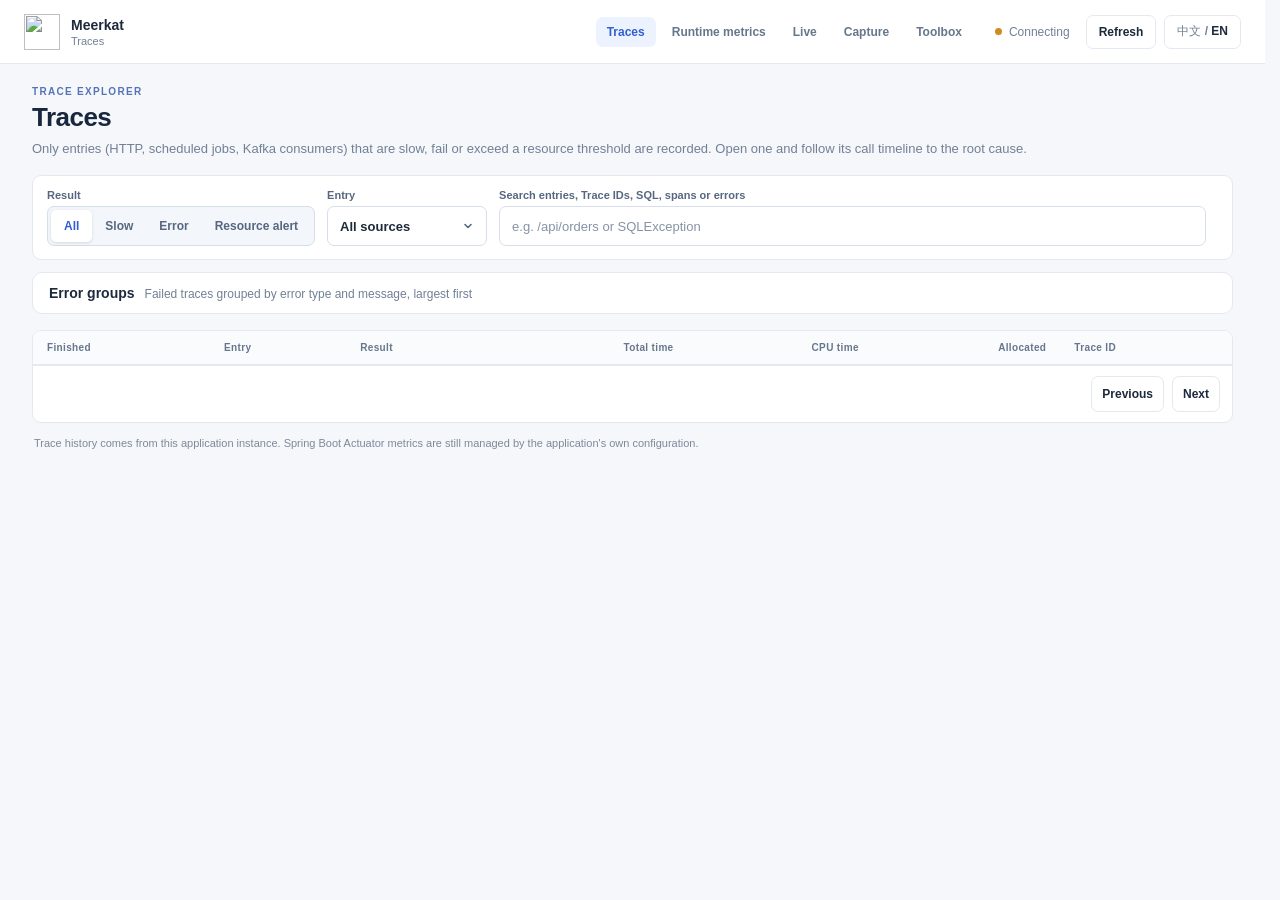
==== meerkat-spring-boot-common/src/main/resources/META-INF/resources/meerkat/index.html @ 531f16ff "Drop trace log capture and JDBC connection tracking Keep the always-on path to metrics and traces; t" ====
<!doctype html>
<html lang="zh-CN">
<head>
  <meta charset="UTF-8">
  <meta name="viewport" content="width=device-width, initial-scale=1">
  <meta name="color-scheme" content="light">
  <title>Meerkat · Trace</title>
  <link rel="icon" type="image/png" href="assets/meerkat-icon.png?v=20261106.12">
  <script defer src="assets/i18n.js?v=20261111.1"></script>
  <link rel="stylesheet" href="assets/dashboard.css?v=20261111.1">
</head>
<body>
  <a class="skip-link" href="#main-content">跳到主要内容</a>
  <header class="masthead">
    <a class="brand" href="./">
      <img class="brand-mark" src="assets/meerkat-icon.png?v=20261106.12" alt="" width="36" height="36">
      <span><strong>Meerkat</strong><small>Trace 诊断</small></span>
    </a>
    <nav class="view-nav" aria-label="可观测性视图">
      <a class="active" href="./">Trace 诊断</a>
      <a href="stats/">运行指标</a>
      <a href="live/">实时诊断</a>
      <a href="capture/">流量抓取</a>
      <a href="tools/">工具箱</a>
    </nav>
    <div class="toolbar">
      <span id="instance" class="instance-pill"><i></i>连接中</span>
      <button id="refresh" type="button">刷新</button>
      <button id="lang-toggle" class="lang-toggle" type="button" translate="no"><span lang="zh">中文</span> / <span lang="en">EN</span></button>
    </div>
  </header>
  <main id="main-content" class="report">
    <section class="intro">
      <p class="eyebrow">TRACE EXPLORER</p>
      <h1>Trace 诊断</h1>
      <p>只记录慢、出错或资源超阈值的入口（HTTP、定时任务、Kafka 消费）。打开一条记录，沿调用时间线定位根因。</p>
    </section>
    <div id="notice" class="notice" role="status" hidden></div>
    <section class="filters" aria-label="Trace 筛选">
      <div class="filter-group"><span id="result-filter-label">结果</span><div id="result-filter" class="segmented" role="group" aria-labelledby="result-filter-label"><button type="button" data-value="all" aria-pressed="true">全部</button><button type="button" data-value="slow" aria-pressed="false">慢调用</button><button type="button" data-value="error" aria-pressed="false">错误</button><button type="button" data-value="resource" aria-pressed="false">资源告警</button></div></div>
      <label><span>入口</span><select id="source-filter"><option value="">全部来源</option><option value="HTTP">HTTP</option><option value="JOB">定时任务</option><option value="KAFKA_CONSUMER">Kafka 消费</option></select></label>
      <label class="search"><span>搜索入口、Trace ID、SQL、调用节点或错误</span><input id="search" type="search" maxlength="200" placeholder="例如 /api/orders 或 SQLException"></label>
      <span id="result-count" class="count" role="status"></span>
    </section>
    <details id="error-groups" class="error-groups">
      <summary><strong>异常聚合</strong><span>把失败的 Trace 按异常类型和消息归并，先看哪类问题最多</span></summary>
      <div class="error-groups-bar">
        <div id="error-window" class="segmented" role="group" aria-label="时间范围"><button type="button" data-value="1h" aria-pressed="false">1 小时</button><button type="button" data-value="24h" aria-pressed="true">24 小时</button><button type="button" data-value="7d" aria-pressed="false">7 天</button></div>
        <span id="error-groups-count" class="count" role="status"></span>
      </div>
      <div class="table-scroll"><table class="error-groups-table">
        <thead><tr><th scope="col">异常</th><th scope="col" class="numeric">次数</th><th scope="col">分布</th><th scope="col">涉及入口</th><th scope="col">最近发生</th><th scope="col"><span class="sr-only">操作</span></th></tr></thead>
        <tbody id="error-group-rows"></tbody>
      </table></div>
      <p id="error-groups-empty" class="empty" hidden>时间范围内没有失败的 Trace</p>
    </details>
    <section class="trace-list" aria-label="慢调用、资源告警和错误 Trace 列表">
      <p class="scroll-hint">表格可横向滚动查看全部字段</p>
      <div class="table-scroll"><table>
        <caption class="sr-only">慢调用、资源告警和错误 Trace；选择记录可查看入口线程 CPU 时间、内存分配量与调用时间线</caption>
        <thead><tr><th scope="col">完成时间</th><th scope="col">入口</th><th scope="col">结果</th><th scope="col" class="numeric">总耗时</th><th scope="col" class="numeric" title="入口线程在本次入口执行期间占用 CPU 的累计时间，不含子线程">CPU 时间</th><th scope="col" class="numeric" title="入口线程在本次入口执行期间累计分配的对象大小，不是当前堆占用">内存分配量</th><th scope="col">Trace ID</th></tr></thead>
        <tbody id="trace-rows"></tbody>
      </table></div>
      <p id="empty" class="empty" hidden>暂无诊断 Trace；正常请求不会显示在此列表中</p>
      <div class="table-footer"><span id="page-label"></span><button id="previous" type="button">上一页</button><button id="next" type="button">下一页</button></div>
    </section>
    <div class="page-actions"><button id="clear-history" class="quiet-button" type="button" hidden>清空历史</button></div>
    <footer>Trace 历史来自当前应用实例。Spring Boot Actuator 指标仍由应用自身配置管理。</footer>
  </main>
  <dialog id="detail-dialog" aria-labelledby="detail-title">
    <div class="dialog-head">
      <div class="dialog-title">
        <p class="dialog-meta"><span id="detail-source"></span><code id="detail-trace-id"></code><button id="copy-trace-id" class="copy-trace-id" type="button" title="复制 Trace ID">复制</button></p>
        <h2 id="detail-title" tabindex="-1">调用详情</h2>
      </div>
      <button id="close-dialog" class="close" aria-label="关闭">×</button>
    </div>
    <div id="facts" class="facts" aria-label="入口和入口线程资源"></div>
    <section id="error-section" class="error-detail" hidden>
      <h3>异常</h3><p id="error-message" class="error-message"></p>
      <details id="error-stack-details" class="stack-details">
        <summary>查看异常堆栈</summary>
        <pre id="error-stack" class="stack"></pre>
      </details>
    </section>
    <div class="tree-heading"><h3>调用时间线</h3><span>按调用关系排列 · 连续重复的调用合并为一行 · 横条表示开始时间和持续时间</span></div>
    <div id="tree" class="tree-view" role="region" aria-label="端到端调用时间线"></div>
    <section id="span-detail" class="span-detail" aria-live="polite"></section>
  </dialog>
  <dialog id="clear-dialog" class="confirm-dialog">
    <h2>清空 Trace 历史？</h2>
    <p>将删除当前实例内存中的近期记录和诊断 Trace 归档文件。</p>
    <div class="dialog-actions"><button id="cancel-clear" type="button">取消</button><button id="confirm-clear" class="danger" type="button">清空</button></div>
  </dialog>
  <script type="module" src="assets/dashboard.js?v=20261111.1"></script>
</body>
</html>
---- meerkat-spring-boot-common/src/main/resources/META-INF/resources/meerkat/assets/dashboard.css ----
:root {
  color-scheme: light;
  font-family: Inter, -apple-system, BlinkMacSystemFont, "Segoe UI", "PingFang SC", "Microsoft YaHei", sans-serif;
  color: #1d2a3b;
  background: #f5f7fa;
  font-synthesis: none;
  text-rendering: optimizeLegibility;
  --ink: #1d2a3b;
  --muted: #728096;
  --line: #e4e9ef;
  --blue: #315fd1;
  --green: #087b55;
  --amber: #a96500;
  --red: #bd3444;
  --surface: #fff;
}

* { box-sizing: border-box; }
html { scrollbar-gutter: stable; }
body { min-width: 320px; margin: 0; }
button, input, select { font: inherit; }
button { cursor: pointer; touch-action: manipulation; }
button:disabled { cursor: default; opacity: .5; }
:focus-visible { outline: 3px solid #3972e8; outline-offset: 2px; }

/* One dropdown style for every page: custom chevron, compact text and the same hover/focus as text inputs. */
select {
  height: 40px;
  padding: 0 34px 0 12px;
  border: 1px solid #d6dee9;
  border-radius: 7px;
  background: #fff url("data:image/svg+xml,%3Csvg xmlns='http://www.w3.org/2000/svg' width='12' height='12' viewBox='0 0 12 12' fill='none'%3E%3Cpath d='M3 4.5 6 7.5 9 4.5' stroke='%2356677f' stroke-width='1.6' stroke-linecap='round' stroke-linejoin='round'/%3E%3C/svg%3E") no-repeat right 12px center / 12px 12px;
  color: var(--ink);
  font-size: 13px;
  font-weight: 600;
  cursor: pointer;
  appearance: none;
  -webkit-appearance: none;
  transition: border-color 120ms ease, box-shadow 120ms ease;
}
select:hover { border-color: #9eacc0; }
select:focus, select:focus-visible { outline: none; border-color: var(--blue); box-shadow: 0 0 0 3px rgb(49 95 209 / 16%); }
select option { color: var(--ink); font-weight: 500; }

.skip-link {
  position: fixed;
  z-index: 10;
  top: 8px;
  left: 8px;
  padding: 10px 14px;
  transform: translateY(-150%);
  border-radius: 6px;
  background: #fff;
}
.skip-link:focus { transform: translateY(0); }

.masthead {
  position: sticky;
  z-index: 2;
  top: 0;
  display: flex;
  min-height: 64px;
  align-items: center;
  justify-content: space-between;
  padding: 0 max(24px, calc((100vw - 1440px) / 2));
  border-bottom: 1px solid var(--line);
  background: #ffffffed;
  backdrop-filter: blur(14px);
}
.brand { display: flex; align-items: center; gap: 11px; color: inherit; text-decoration: none; }
.brand-mark { width: 36px; height: 36px; flex: none; }
.brand strong, .brand small { display: block; }
.brand strong { font-size: 14px; }
.brand small { margin-top: 2px; color: var(--muted); font-size: 11px; }
.toolbar { display: flex; align-items: center; gap: 8px; }
.toolbar button:hover, .table-footer button:hover:not(:disabled), .dialog-actions button:hover, .page-actions button:hover { background: #f5f8fd; }
.toolbar button, .table-footer button, .dialog-actions button, .page-actions button {
  min-height: 34px;
  padding: 6px 12px;
  font-size: 12px;
  font-weight: 600;
  border: 1px solid var(--line);
  border-radius: 7px;
  background: #fff;
  color: var(--ink);
}
.quiet-button { color: var(--muted) !important; }
.toolbar .lang-toggle { color: var(--muted); white-space: nowrap; }
html[lang="en"] .lang-toggle [lang="en"], html:not([lang="en"]) .lang-toggle [lang="zh"] { color: var(--ink); }
.page-actions { display: flex; justify-content: flex-end; margin-top: 12px; }
.page-actions:not(:has(> :not([hidden]))) { display: none; }
.instance-pill { display: flex; align-items: center; gap: 7px; margin-right: 8px; color: var(--muted); font-size: 12px; }
.instance-pill i { width: 7px; height: 7px; border-radius: 50%; background: #d18a1f; }
.instance-pill.connected i { background: #15966a; }
.instance-pill.degraded i { background: #d18a1f; }
.view-nav { display: flex; align-self: stretch; align-items: center; gap: 5px; margin-left: auto; margin-right: 22px; }
.view-nav a { padding: 8px 11px; border-radius: 7px; color: #66768c; font-size: 12px; font-weight: 650; text-decoration: none; }
.view-nav a:hover { background: #f1f4f9; color: var(--ink); }
.view-nav a.active { background: #edf2ff; color: var(--blue); }
.sub-nav { display: flex; gap: 4px; margin: 0 0 16px; border-bottom: 1px solid var(--line, #e3e8f0); }
.sub-nav a { margin-bottom: -1px; padding: 8px 14px; border-bottom: 2px solid transparent; color: #66768c; font-size: 13px; font-weight: 650; text-decoration: none; }
.sub-nav a:hover { color: var(--ink); }
.sub-nav a.active { border-bottom-color: var(--blue); color: var(--blue); }

.report { max-width: 1488px; margin: 0 auto; padding: 22px 32px 24px; }
.intro { margin-bottom: 16px; }
.eyebrow { margin: 0 0 5px; color: #5574b8; font-size: 10px; font-weight: 750; letter-spacing: .13em; }
.intro h1 { margin: 0; color: #17273d; font-size: clamp(22px, 2.4vw, 26px); letter-spacing: -.02em; }
.intro h1 + p { margin: 6px 0 0; color: var(--muted); font-size: 13px; line-height: 1.55; }
.notice {
  margin: 12px 0;
  padding: 11px 14px;
  border: 1px solid #f0c3c6;
  border-radius: 8px;
  background: #fff5f5;
  color: #9f2634;
  font-size: 13px;
}
.notice.warning { border-color: #ead19a; background: #fff9e8; color: #744700; }

.filters {
  display: grid;
  grid-template-columns: auto 160px minmax(220px, 1fr) auto;
  align-items: end;
  gap: 12px;
  margin-bottom: 12px;
  padding: 13px 14px;
  border: 1px solid var(--line);
  border-radius: 9px;
  background: var(--surface);
}
.filters label, .filter-group { display: grid; min-width: 0; gap: 5px; }
.filters label span, .filter-group > span { color: #56677f; font-size: 11px; font-weight: 600; }
.segmented { display: inline-flex; height: 40px; padding: 3px; border: 1px solid #d6dee9; border-radius: 7px; background: #f3f6fa; }
.segmented button { padding: 0 13px; border: 0; border-radius: 5px; background: transparent; color: #56677f; font-size: 12px; font-weight: 650; white-space: nowrap; }
.segmented button:hover { color: var(--ink); }
.segmented button[aria-pressed="true"] { background: #fff; color: var(--blue); box-shadow: 0 1px 3px rgb(30 48 78 / 14%); }
.filters select { width: 100%; min-width: 0; }
.filters input {
  width: 100%;
  min-width: 0;
  height: 40px;
  padding: 0 12px;
  border: 1px solid #d6dee9;
  border-radius: 7px;
  background: #fff;
  color: var(--ink);
  font-size: 13px;
  transition: border-color 120ms ease, box-shadow 120ms ease;
}
.filters input:hover { border-color: #9eacc0; }
.filters input:focus { outline: none; border-color: var(--blue); box-shadow: 0 0 0 3px rgb(49 95 209 / 16%); }
.filters input::placeholder { color: #8693a5; }
.count { margin-bottom: 11px; color: var(--muted); font-size: 12px; white-space: nowrap; }

.trace-list { overflow: hidden; border: 1px solid var(--line); border-radius: 9px; background: var(--surface); }
.table-scroll { overflow: auto; }
table { width: 100%; min-width: 980px; border-collapse: collapse; text-align: left; white-space: nowrap; }
th {
  padding: 11px 14px;
  border-bottom: 1px solid var(--line);
  background: #fafbfd;
  color: #66768c;
  font-size: 10px;
  font-weight: 700;
  letter-spacing: .035em;
}
td { padding: 12px 14px; border-bottom: 1px solid #edf0f4; color: #526176; font-size: 12px; }
tbody tr { cursor: pointer; transition: background-color 120ms ease; }
tbody tr:hover, tbody tr:focus-visible { background: #f1f5fc; }
tbody tr:last-child td { border-bottom: 0; }
.numeric { text-align: right; font-variant-numeric: tabular-nums; }
td.numeric { color: #3b4b62; }
td.numeric.alert { color: #315fba; font-weight: 700; }
td.time span { display: block; color: #26364e; font-variant-numeric: tabular-nums; }
td.time small { color: #8a96a8; font-size: 10px; }
.entry { max-width: 520px; }
.entry-line { display: flex; min-width: 0; align-items: center; gap: 7px; }
.entry-name { overflow: hidden; color: #26364e; font-weight: 600; text-overflow: ellipsis; }
.entry-error { max-width: 480px; margin-top: 3px; overflow: hidden; color: #b03a48; font-size: 11px; text-overflow: ellipsis; }
.source-chip { flex: none; padding: 1px 6px; border-radius: 4px; background: #edf2ff; color: var(--blue); font-size: 10px; font-weight: 700; }
.source-job { background: #f2edfa; color: #684aa0; }
.source-kafka_consumer { background: #eaf6f6; color: #277174; }
td.result { white-space: normal; min-width: 96px; }
.duration { color: #26364e; font-weight: 700; }
.duration.warn { color: var(--amber); }
.trace-id { color: #8391a5; font-family: ui-monospace, SFMono-Regular, Menlo, monospace; font-size: 10.5px; }
.badge { display: inline-block; margin: 1px 4px 1px 0; padding: 3px 7px; border-radius: 20px; font-size: 10px; font-weight: 700; }
.badge.slow { background: #fff3df; color: var(--amber); }
.badge.error { background: #feeaec; color: var(--red); }
.badge.resource { background: #eaf1ff; color: #315fba; }
.badge.unfinished { background: #eef1f5; color: #56677f; }
.empty { padding: 32px; color: var(--muted); text-align: center; font-size: 13px; }
.table-footer { display: flex; align-items: center; justify-content: flex-end; gap: 8px; padding: 10px 12px; border-top: 1px solid var(--line); color: var(--muted); font-size: 11px; }
.table-footer span { margin-right: auto; }
.table-footer button { min-height: 36px; padding: 6px 10px; font-size: 12px; }
.scroll-hint { display: none; }
footer { padding: 14px 2px; color: #7d899a; font-size: 11px; }
.sr-only { position: absolute; width: 1px; height: 1px; overflow: hidden; clip: rect(0, 0, 0, 0); white-space: nowrap; }

dialog {
  width: min(1240px, calc(100vw - 36px));
  max-height: calc(100vh - 28px);
  padding: 0;
  overflow-y: auto;
  overscroll-behavior: contain;
  scrollbar-gutter: stable;
  border: 1px solid var(--line);
  border-radius: 12px;
  background: #fff;
  color: var(--ink);
  box-shadow: 0 24px 80px #15243f35;
}
dialog::backdrop { background: #17263b80; backdrop-filter: blur(2px); }
body:has(dialog[open]) { overflow: hidden; }
.dialog-head {
  position: sticky;
  z-index: 2;
  top: 0;
  display: flex;
  align-items: center;
  justify-content: space-between;
  padding: 15px 22px 12px;
  border-bottom: 1px solid var(--line);
  background: #fff;
}
.dialog-title { min-width: 0; }
.dialog-meta { display: flex; align-items: center; gap: 8px; margin: 0 0 5px; }
.dialog-meta code { color: #66768c; font-size: 11px; }
.dialog-head h2 { margin: 0; overflow: hidden; font-size: 17px; text-overflow: ellipsis; white-space: nowrap; }
.dialog-head h2:focus { outline: none; }
.close { flex: none; width: 36px; height: 36px; border: 1px solid var(--line); border-radius: 7px; background: #fff; color: var(--muted); font-size: 22px; }
.facts { display: grid; grid-template-columns: repeat(7, minmax(0, auto)); justify-content: start; gap: 0 28px; margin: 0 22px; padding: 12px 0; border-bottom: 1px solid #edf0f4; }
.fact { display: grid; min-width: 0; align-content: start; gap: 3px; }
.fact small { color: var(--muted); font-size: 10px; }
.fact span { overflow-wrap: anywhere; font-size: 12px; font-weight: 650; }
.fact.bad span { color: var(--red); }
.fact.warn span { color: var(--amber); }
.copy-trace-id { min-height: 24px; padding: 2px 8px; border: 1px solid #cdd8ed; border-radius: 6px; background: #fff; color: var(--blue); font-size: 11px; white-space: nowrap; }
.stack-details summary { width: fit-content; padding: 9px 0; cursor: pointer; color: #53647b; font-weight: 600; }
.tree-heading { display: flex; align-items: baseline; justify-content: space-between; gap: 16px; margin: 16px 22px 8px; }
.tree-heading h3 { margin: 0; font-size: 14px; }
.tree-heading > span { color: var(--muted); font-size: 11px; line-height: 1.5; text-align: right; }
.tree-view { margin: 0 22px 18px; padding: 12px; border: 1px solid #e3e9f1; border-radius: 8px; background: #fbfcfe; }
.tree-view:empty { display: none; }
.tree-empty { margin: 0; padding: 18px; color: var(--muted); font-size: 12px; }
.timeline-scale, .timeline-row { display: grid; grid-template-columns: minmax(200px, 40%) 52px minmax(120px, 1fr) 74px; gap: 12px; }
.timeline-scale { margin: 0 10px 6px; font-size: 10px; font-variant-numeric: tabular-nums; }
.timeline-ticks { display: flex; justify-content: space-between; color: var(--muted); }
.timeline-thread-heading { color: var(--muted); text-align: center; }
.thread-legend { display: flex; flex-wrap: wrap; align-items: center; gap: 6px; margin: 0 0 8px; }
.thread-legend-title { color: var(--muted); font-size: 10px; }
.thread-legend-item { max-width: 100%; overflow: hidden; padding: 4px 8px; border-radius: 5px; font-size: 10px; text-overflow: ellipsis; white-space: nowrap; }
.thread-legend-item.entry-thread { background: #edf1f6; color: #526176; }
.thread-legend-item.worker-thread { background: #eaf1ff; color: #315fba; }
.timeline-row {
  width: 100%;
  min-height: 34px;
  align-items: center;
  padding: 4px 9px;
  border: 0;
  border-radius: 6px;
  background: transparent;
  color: var(--ink);
  text-align: left;
  transition: background-color 120ms ease;
}
.timeline-row:hover, .timeline-row[aria-pressed="true"] { background: #f0f4fb; }
.timeline-row.has-error { background: #fff7f7; }
.timeline-row.is-slow { background: #fffaf0; }
.timeline-row.is-unfinished { background: #f4f7fc; }
.timeline-label { display: flex; min-width: 0; align-items: center; gap: 8px; padding-left: calc(min(var(--depth), 8) * 14px); }
.timeline-kind { flex: 0 0 75px; padding: 3px 5px; border-radius: 4px; background: #edf2f9; color: #526782; font-size: 9px; font-weight: 700; text-align: center; }
.kind-http { background: #eaf0ff; color: #3157a4; }
.kind-database { background: #edf5ee; color: #337046; }
.kind-transaction { background: #f2edfa; color: #684aa0; }
.kind-redis { background: #fff3e9; color: #a55316; }
.kind-remote, .kind-kafka { background: #eaf6f6; color: #277174; }
.timeline-name { flex: none; max-width: 60%; overflow: hidden; font-size: 12px; font-weight: 620; text-overflow: ellipsis; white-space: nowrap; }
.timeline-tag { min-width: 0; overflow: hidden; color: #7d8a9c; font: 11px ui-monospace, SFMono-Regular, Menlo, monospace; text-overflow: ellipsis; white-space: nowrap; }
.repeat-state { background: #edf1f6; color: #485a72; font-variant-numeric: tabular-nums; }
.repeat-state.is-many { background: #fff0d7; color: #976000; }
.timeline-bar.is-repeated { background: repeating-linear-gradient(90deg, #6685bd 0, #6685bd 3px, #a9bbdc 3px, #a9bbdc 5px); }
.span-hint { margin: 9px 0 0; padding: 8px 10px; border-radius: 5px; background: #fff7e8; color: #7a5310; font-size: 12px; }
.tree-state { flex: none; padding: 3px 7px; border-radius: 20px; font-size: 10px; font-weight: 700; }
.error-state { background: #fde8e9; color: #ae2e3d; }
.slow-state { background: #fff0d7; color: #976000; }
.unfinished-state { background: #e4ecfa; color: #355b9a; }
.timeline-thread { display: inline-grid; width: 30px; min-height: 22px; place-items: center; border-radius: 5px; font-size: 9px; font-weight: 750; }
.timeline-thread.entry-thread { background: #edf1f6; color: #526176; }
.timeline-thread.worker-thread { background: #eaf1ff; color: #315fba; }
.timeline-track { position: relative; display: block; height: 17px; border-left: 1px solid #d8e0eb; background: repeating-linear-gradient(90deg, transparent 0, transparent calc(25% - 1px), #e8edf4 calc(25% - 1px), #e8edf4 25%); }
.timeline-bar { position: absolute; top: 4px; min-width: 3px; height: 9px; border-radius: 5px; background: #6685bd; }
.timeline-bar.error-fill { background: #c74351; }
.timeline-bar.slow-fill { background: #d4952c; }
.timeline-bar.is-unfinished { background: repeating-linear-gradient(135deg, #557ac1 0, #557ac1 5px, #89a2ce 5px, #89a2ce 9px); }
.timeline-bar.is-unfinished::after { position: absolute; top: -3px; right: -1px; height: 15px; border-right: 2px dashed #355b9a; content: ''; }
.timeline-duration { color: #354962; font-size: 11px; font-variant-numeric: tabular-nums; font-weight: 700; text-align: right; }
.span-detail { margin: 0 22px 18px; padding: 12px 14px; border-top: 1px solid var(--line); background: #fff; }
.span-detail:empty { display: none; }
.span-detail > p { margin: 0; color: var(--muted); font-size: 12px; }
.span-detail-head { display: flex; align-items: baseline; gap: 10px; }
.span-detail-head .eyebrow { margin: 0; }
.span-detail-head h4 { margin: 0; font-size: 13px; }
.span-facts { display: flex; flex-wrap: wrap; gap: 7px; margin-top: 9px; }
.span-fact { padding: 5px 8px; border-radius: 5px; background: #f3f6fa; color: #485a72; font-size: 11px; }
.span-tag { overflow: auto; margin: 8px 0 0; padding: 8px; border-radius: 5px; background: #f6f8fb; color: #526176; font: 11px/1.5 ui-monospace, SFMono-Regular, Menlo, Consolas, monospace; white-space: pre-wrap; overflow-wrap: anywhere; }
.error-detail { margin: 12px 22px 0; padding: 10px 14px 6px; border: 1px solid #f0d8da; border-radius: 8px; background: #fffafa; }
.error-detail h3 { margin: 0 0 7px; color: var(--red); font-size: 13px; }
.error-message { margin: 0; color: #9f2634; font: 12px/1.55 ui-monospace, SFMono-Regular, Menlo, monospace; overflow-wrap: anywhere; }
.stack-details { margin-top: 5px; }
.stack-details summary { padding: 8px 0; color: #8e424a; font-size: 12px; }
.stack { max-height: 340px; overflow: auto; margin: 0; padding: 12px; border: 1px solid #efd9db; border-radius: 7px; background: #fffafb; color: #772b33; font: 11px/1.55 ui-monospace, SFMono-Regular, Menlo, monospace; white-space: pre-wrap; overflow-wrap: anywhere; }
.confirm-dialog { width: min(420px, calc(100vw - 28px)); padding: 22px; }
.confirm-dialog h2 { margin: 0; font-size: 18px; }
.confirm-dialog p { color: var(--muted); font-size: 13px; line-height: 1.6; }
.dialog-actions { display: flex; justify-content: flex-end; gap: 8px; margin-top: 20px; }
.dialog-actions .danger { border-color: #bd3444; background: #bd3444; color: #fff; }

@media (max-width: 920px) {
  .filters { grid-template-columns: auto 150px minmax(180px, 1fr); }
  .count { grid-column: 1 / -1; margin: 0; text-align: right; }
}
@media (max-width: 680px) {
  .masthead { min-height: 58px; padding: 0 12px; }
  .brand { gap: 8px; }
  .brand-mark { width: 32px; height: 32px; }
  .toolbar { gap: 5px; }
  .view-nav { margin-right: 6px; }
  .view-nav a { padding: 7px 6px; font-size: 10px; }
  .toolbar button { min-height: 36px; padding: 6px 8px; font-size: 11px; }
  .instance-pill { margin-right: 1px; font-size: 0; }
  .instance-pill i { width: 8px; height: 8px; }
  .report { padding: 22px 12px 18px; }
  .intro { margin-bottom: 14px; }
  .intro h1 { font-size: 25px; }
  .intro h1 + p { font-size: 12px; }
  .filters { grid-template-columns: 1fr 1fr; gap: 9px; padding: 11px; }
  .filters .search, .count { grid-column: 1 / -1; }
  .filters .search { grid-row: 2; }
  .count { text-align: left; }
  .scroll-hint { display: block; margin: 0; padding: 8px 11px; border-bottom: 1px solid var(--line); color: var(--muted); font-size: 11px; }
  table { min-width: 980px; }
  dialog { width: calc(100vw - 16px); max-height: calc(100vh - 16px); border-radius: 10px; }
  .dialog-head { padding: 12px 14px 10px; }
  .facts { grid-template-columns: repeat(2, minmax(0, 1fr)); gap: 8px 12px; margin: 0 14px; }
  .filters .filter-group { grid-column: 1 / -1; }
  .segmented { overflow-x: auto; }
  .tree-heading { display: block; margin: 12px 14px 7px; }
  .tree-heading > span { display: block; margin-top: 4px; text-align: left; }
  .tree-view { margin: 0 10px 12px; padding: 8px 6px; overflow-x: auto; }
  .timeline-scale, .timeline-row { min-width: 620px; grid-template-columns: 250px 38px minmax(220px, 1fr) 56px; gap: 7px; }
  .timeline-scale { margin: 0 5px 6px; }
  .timeline-row { min-height: 40px; padding-right: 5px; }
  .timeline-label { gap: 6px; padding-left: calc(min(var(--depth), 8) * 9px); }
  .timeline-kind { flex-basis: 58px; font-size: 8px; }
  .timeline-name, .timeline-duration { font-size: 10px; }
  .span-detail { margin: 0 14px 12px; padding: 10px 0; }
  .span-fact { font-size: 10px; }
  .error-detail { margin: 10px 14px 0; }
  .copy-trace-id { min-height: 32px; }
}
@media (prefers-reduced-motion: reduce) {
  *, *::before, *::after { scroll-behavior: auto !important; transition-duration: .01ms !important; animation-duration: .01ms !important; }
}

/* Error groups */
.error-groups { margin: 0 0 16px; border: 1px solid var(--line); border-radius: 10px; background: var(--surface); }
.error-groups > summary { display: flex; align-items: baseline; gap: 10px; padding: 12px 16px; cursor: pointer; }
.error-groups > summary strong { font-size: 14px; }
.error-groups > summary span { color: var(--muted); font-size: 12px; }
.error-groups[open] > summary { border-bottom: 1px solid var(--line); }
.error-groups-bar { display: flex; align-items: center; gap: 12px; padding: 12px 16px 0; }
.error-groups-bar .count { margin: 0; }
.error-groups .table-scroll { padding: 8px 16px 12px; }
.error-groups .empty { margin: 4px 16px 14px; }
.error-group-what strong { margin-right: 6px; color: var(--red); font-size: 12px; word-break: break-all; }
.error-group-message { display: block; margin-top: 2px; color: var(--muted); font-size: 12px; word-break: break-word; }
.error-group-entries span { display: block; max-width: 280px; overflow: hidden; text-overflow: ellipsis; white-space: nowrap; font-size: 12px; }
.error-group-actions { white-space: nowrap; }
.error-group-actions button { padding: 4px 8px; font-size: 12px; }
.sparkline { display: inline-flex; align-items: flex-end; gap: 1px; width: 96px; height: 22px; border-bottom: 1px solid var(--line); }
.sparkline i { flex: 1; min-width: 2px; background: var(--red); opacity: .75; border-radius: 1px 1px 0 0; }
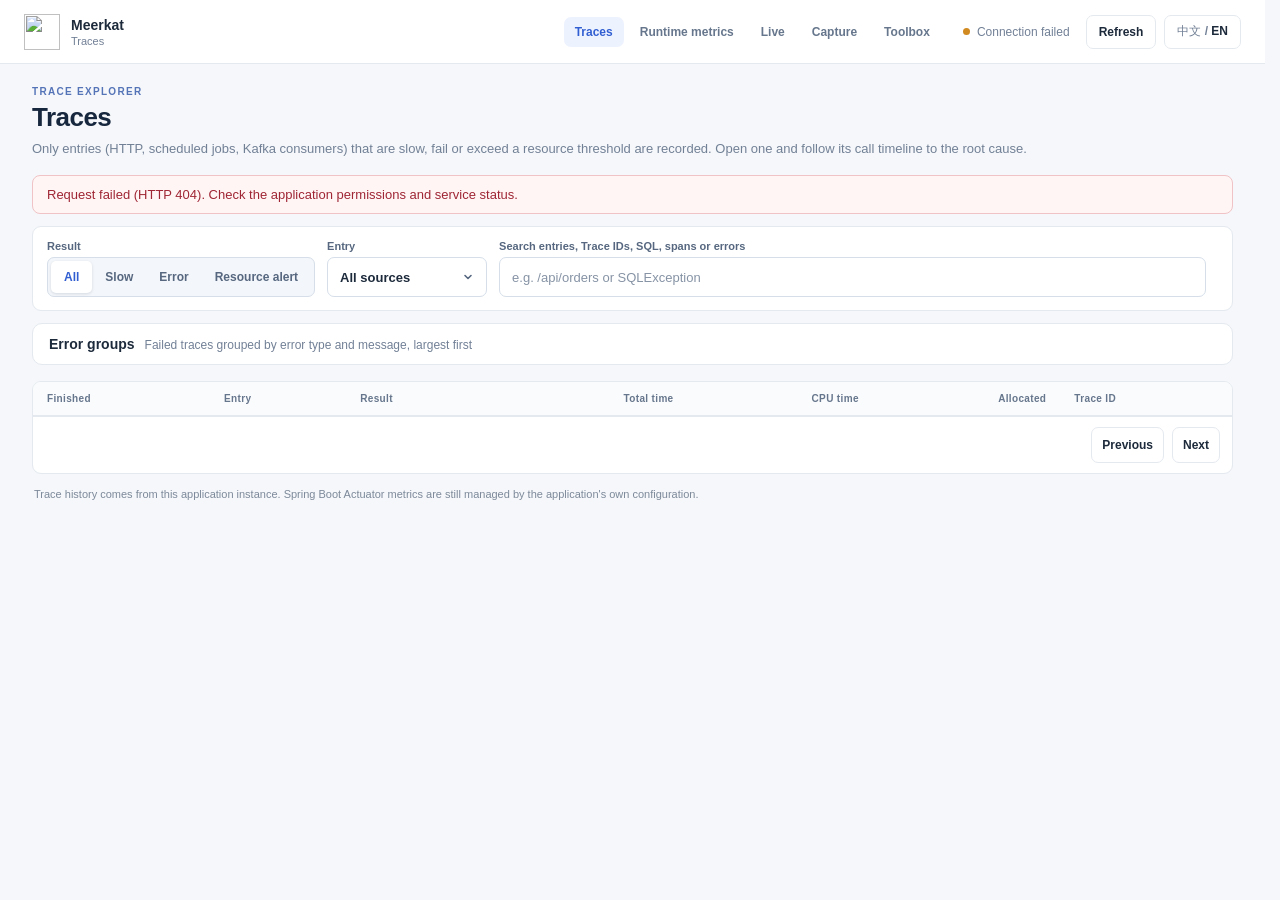
==== commit 001db0aa: "Fix trace scope nesting, harden SQL redaction, and address review findings - Bind root traces per Ob" ====
--- a/meerkat-spring-boot-common/src/main/resources/META-INF/resources/meerkat/index.html
+++ b/meerkat-spring-boot-common/src/main/resources/META-INF/resources/meerkat/index.html
@@ -6,7 +6,7 @@
   <meta name="color-scheme" content="light">
   <title>Meerkat · Trace</title>
   <link rel="icon" type="image/png" href="assets/meerkat-icon.png?v=20261106.12">
-  <script defer src="assets/i18n.js?v=20261111.1"></script>
+  <script defer src="assets/i18n.js?v=20261111.2"></script>
   <link rel="stylesheet" href="assets/dashboard.css?v=20261111.1">
 </head>
 <body>
@@ -92,6 +92,6 @@
     <p>将删除当前实例内存中的近期记录和诊断 Trace 归档文件。</p>
     <div class="dialog-actions"><button id="cancel-clear" type="button">取消</button><button id="confirm-clear" class="danger" type="button">清空</button></div>
   </dialog>
-  <script type="module" src="assets/dashboard.js?v=20261111.1"></script>
+  <script type="module" src="assets/dashboard.js?v=20261111.2"></script>
 </body>
 </html>
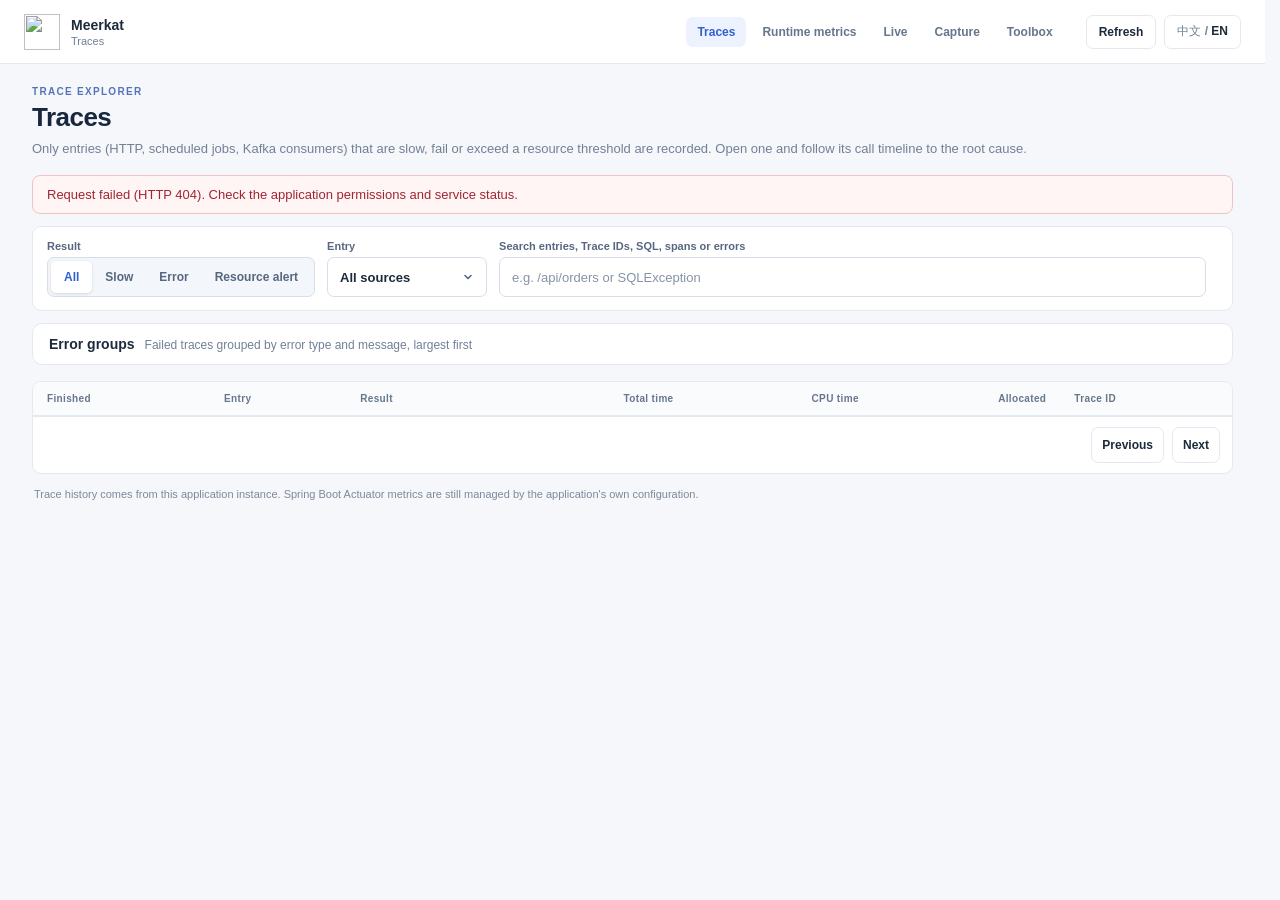
==== commit 9c2894a0: "Remove connection pill and align toolbox UI with other pages - Drop the header 'connected' indicator" ====
--- a/meerkat-spring-boot-common/src/main/resources/META-INF/resources/meerkat/index.html
+++ b/meerkat-spring-boot-common/src/main/resources/META-INF/resources/meerkat/index.html
@@ -6,8 +6,8 @@
   <meta name="color-scheme" content="light">
   <title>Meerkat · Trace</title>
   <link rel="icon" type="image/png" href="assets/meerkat-icon.png?v=20261106.12">
-  <script defer src="assets/i18n.js?v=20261111.2"></script>
-  <link rel="stylesheet" href="assets/dashboard.css?v=20261111.1">
+  <script defer src="assets/i18n.js?v=20261111.3"></script>
+  <link rel="stylesheet" href="assets/dashboard.css?v=20261111.3">
 </head>
 <body>
   <a class="skip-link" href="#main-content">跳到主要内容</a>
@@ -24,7 +24,6 @@
       <a href="tools/">工具箱</a>
     </nav>
     <div class="toolbar">
-      <span id="instance" class="instance-pill"><i></i>连接中</span>
       <button id="refresh" type="button">刷新</button>
       <button id="lang-toggle" class="lang-toggle" type="button" translate="no"><span lang="zh">中文</span> / <span lang="en">EN</span></button>
     </div>
@@ -92,6 +91,6 @@
     <p>将删除当前实例内存中的近期记录和诊断 Trace 归档文件。</p>
     <div class="dialog-actions"><button id="cancel-clear" type="button">取消</button><button id="confirm-clear" class="danger" type="button">清空</button></div>
   </dialog>
-  <script type="module" src="assets/dashboard.js?v=20261111.2"></script>
+  <script type="module" src="assets/dashboard.js?v=20261111.3"></script>
 </body>
 </html>
--- a/meerkat-spring-boot-common/src/main/resources/META-INF/resources/meerkat/assets/dashboard.css
+++ b/meerkat-spring-boot-common/src/main/resources/META-INF/resources/meerkat/assets/dashboard.css
@@ -85,14 +85,16 @@
   color: var(--ink);
 }
 .quiet-button { color: var(--muted) !important; }
+.capture-primary { min-height:40px; padding:0 18px; border:1px solid var(--blue); border-radius:6px; background:var(--blue); color:#fff; font-weight:650; }
+.capture-primary:hover { filter:brightness(1.08); }
+.capture-heading { margin:0; padding:14px 14px 10px; color:#26364e; font-size:15px; }
+.capture-heading small { color:var(--muted); font-size:12px; font-weight:500; }
+.capture-stop { min-height:28px; padding:0 10px; border:1px solid #f2c4c4; border-radius:5px; background:#fff; color:var(--red); font-size:12px; }
+.capture-primary:disabled, .capture-stop:disabled { opacity: .5; cursor: not-allowed; filter: none; }
 .toolbar .lang-toggle { color: var(--muted); white-space: nowrap; }
 html[lang="en"] .lang-toggle [lang="en"], html:not([lang="en"]) .lang-toggle [lang="zh"] { color: var(--ink); }
 .page-actions { display: flex; justify-content: flex-end; margin-top: 12px; }
 .page-actions:not(:has(> :not([hidden]))) { display: none; }
-.instance-pill { display: flex; align-items: center; gap: 7px; margin-right: 8px; color: var(--muted); font-size: 12px; }
-.instance-pill i { width: 7px; height: 7px; border-radius: 50%; background: #d18a1f; }
-.instance-pill.connected i { background: #15966a; }
-.instance-pill.degraded i { background: #d18a1f; }
 .view-nav { display: flex; align-self: stretch; align-items: center; gap: 5px; margin-left: auto; margin-right: 22px; }
 .view-nav a { padding: 8px 11px; border-radius: 7px; color: #66768c; font-size: 12px; font-weight: 650; text-decoration: none; }
 .view-nav a:hover { background: #f1f4f9; color: var(--ink); }
@@ -326,11 +328,11 @@
   .brand { gap: 8px; }
   .brand-mark { width: 32px; height: 32px; }
   .toolbar { gap: 5px; }
-  .view-nav { margin-right: 6px; }
-  .view-nav a { padding: 7px 6px; font-size: 10px; }
+  .brand small { display: none; }
+  .view-nav { min-width: 0; margin-right: 6px; overflow-x: auto; scrollbar-width: none; }
+  .view-nav a { flex: none; padding: 7px 6px; font-size: 10px; white-space: nowrap; }
+  .toolbar { flex: none; }
   .toolbar button { min-height: 36px; padding: 6px 8px; font-size: 11px; }
-  .instance-pill { margin-right: 1px; font-size: 0; }
-  .instance-pill i { width: 8px; height: 8px; }
   .report { padding: 22px 12px 18px; }
   .intro { margin-bottom: 14px; }
   .intro h1 { font-size: 25px; }
